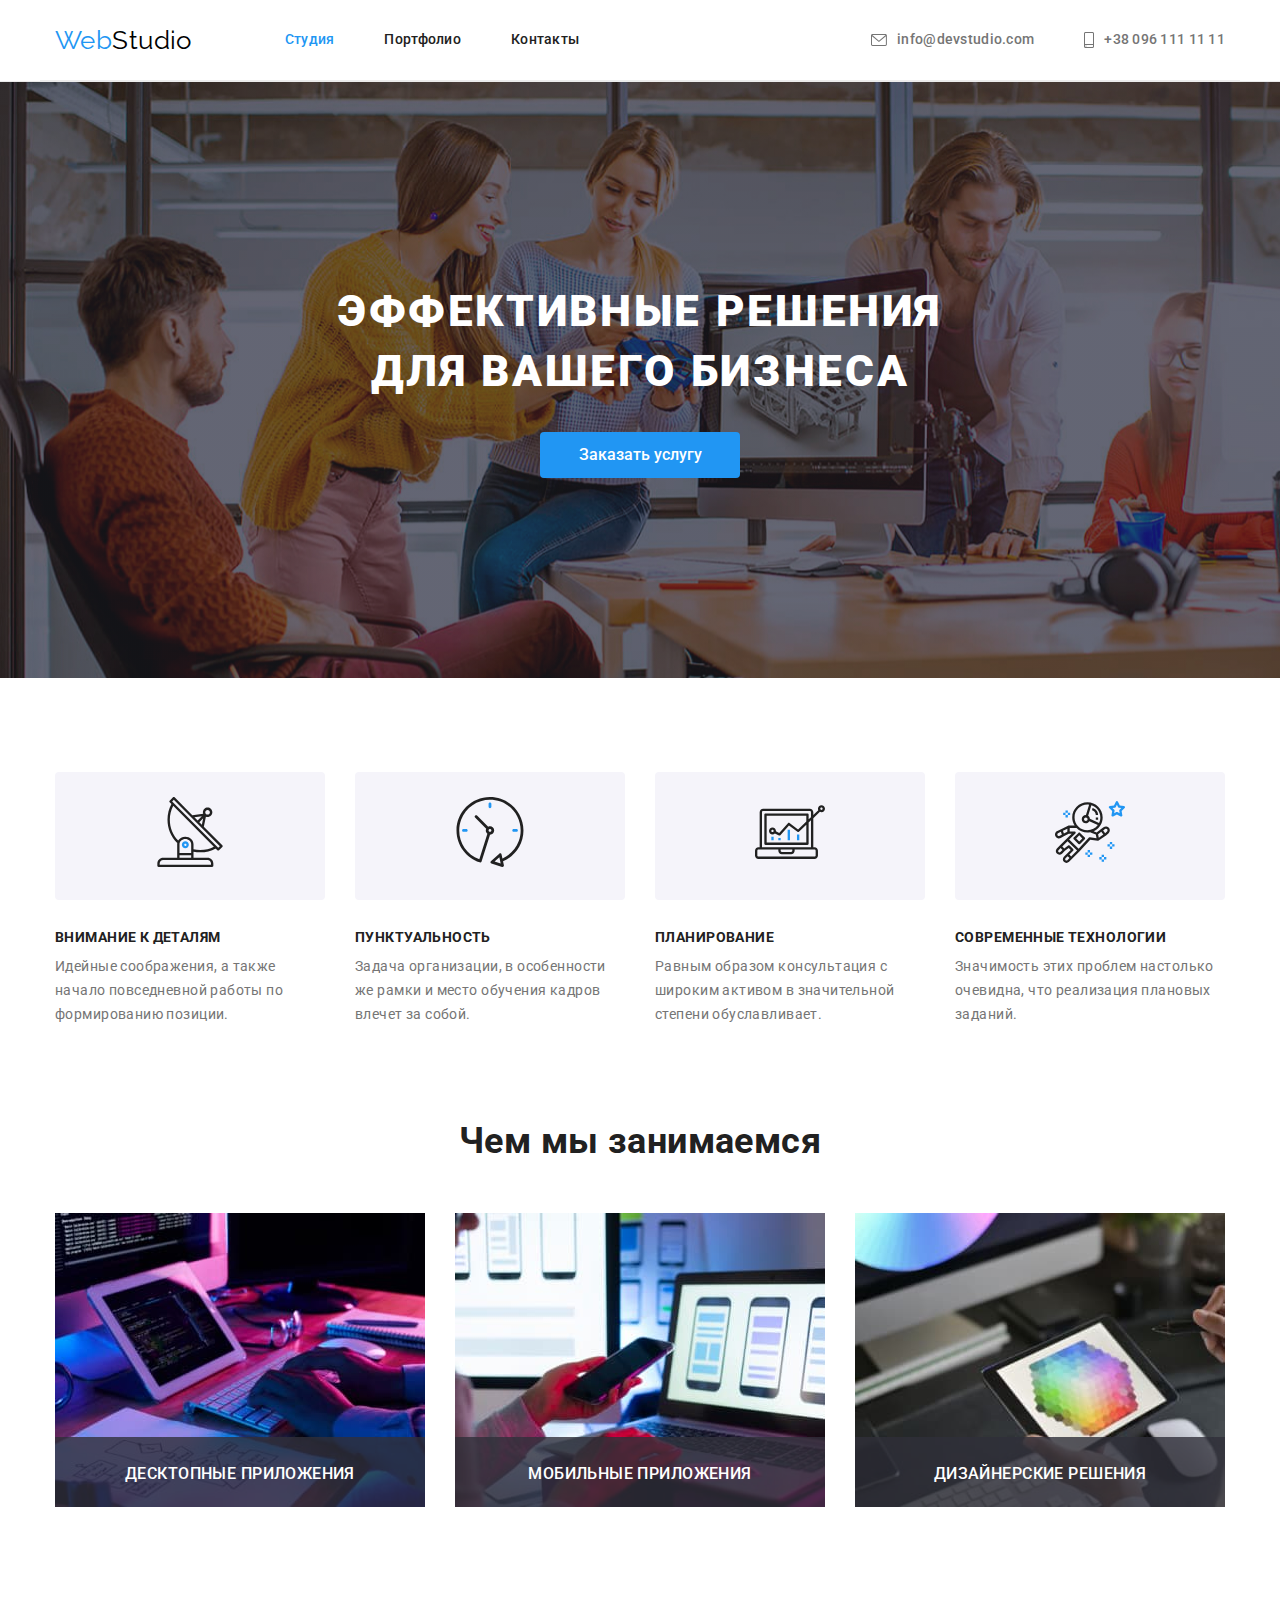
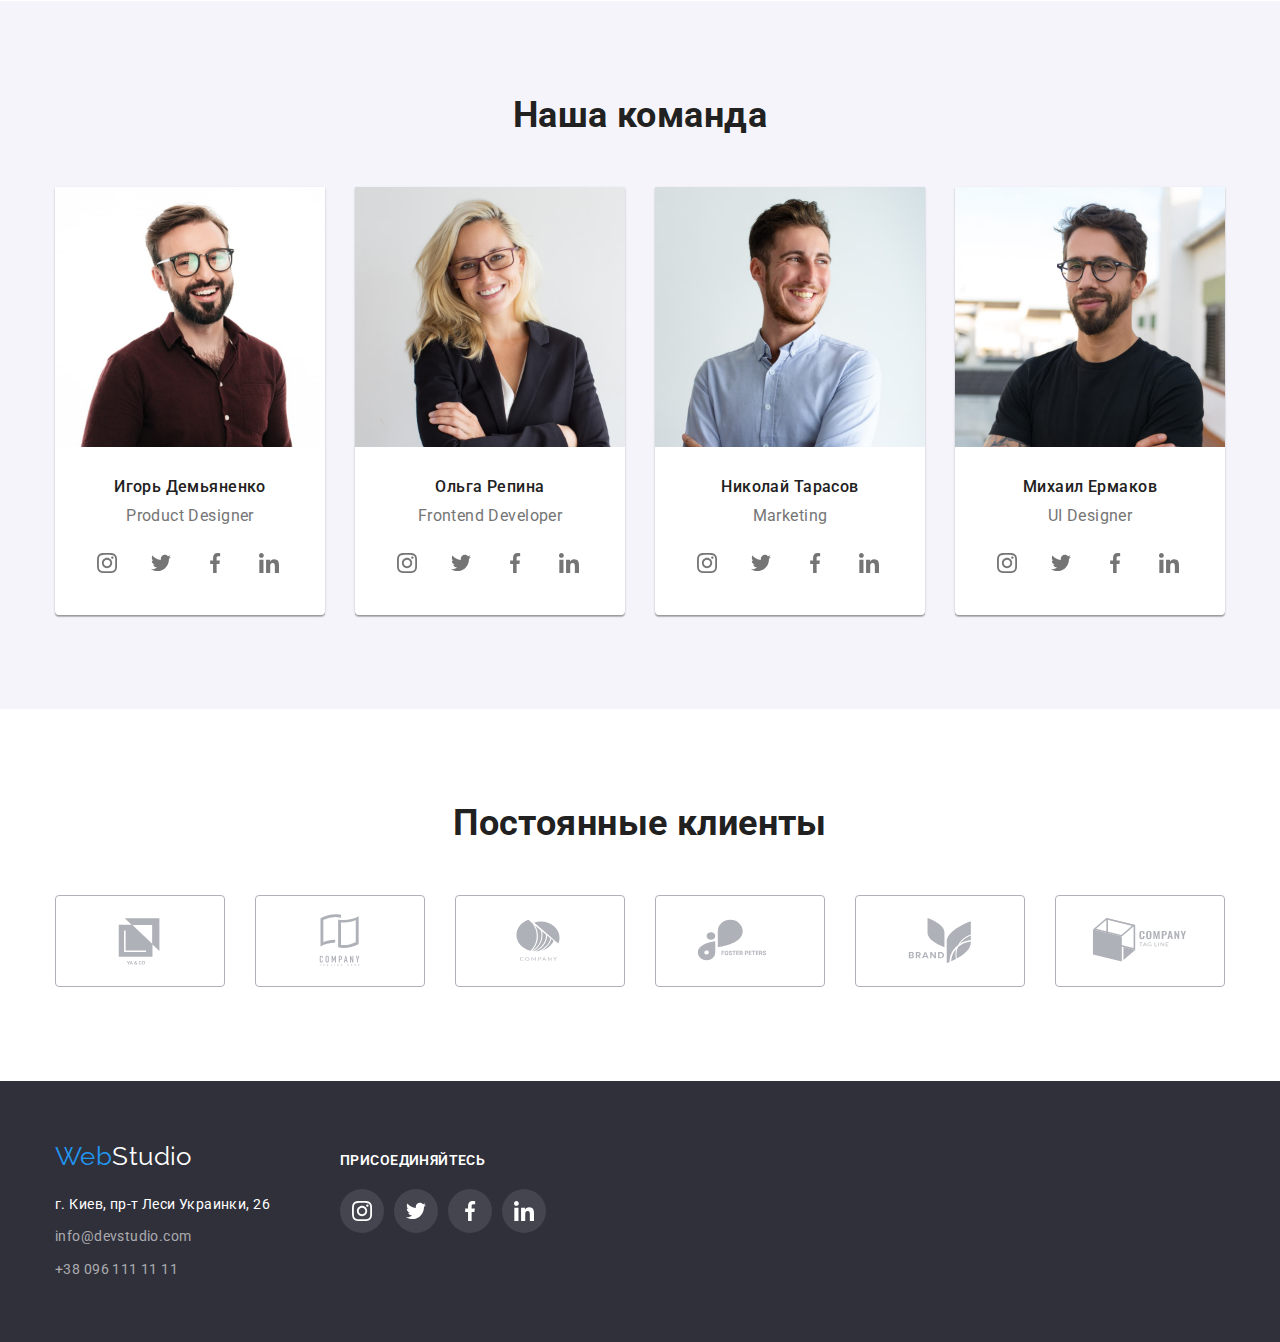
==== index.html @ 1374a3b6 "modal began" ====
<!DOCTYPE html>
<html lang="ru">
  <head>
    <meta charset="UTF-8" />
    <meta http-equiv="X-UA-Compatible" content="IE=edge" />
    <meta name="viewport" content="width=device-width, initial-scale=1.0" />
    <title>Студия</title>
    <link rel="preconnect" href="https://fonts.googleapis.com" />
    <link rel="preconnect" href="https://fonts.gstatic.com" crossorigin />
    <link
      href="https://fonts.googleapis.com/css2?family=Raleway:wght@700&family=Roboto:wght@400;500;700;900&display=swap"
      rel="stylesheet"
    />
    <link
      rel="stylesheet"
      href="https://cdnjs.cloudflare.com/ajax/libs/modern-normalize/0.6.0/modern-normalize.min.css"
    />
    <link rel="stylesheet" href="./css/styles.css" />
  </head>
  <body>
    <!--Header-->
    <header class="header">
      <div class="header container">
        <nav class="nav-main">
          <a class="logo link" href="./index.html"><span class="logo-accent">Web</span>Studio</a>

          <ul class="nav pages list">
            <li class="item"><a class="link current animated" href="./index.html">Студия</a></li>
            <li class="item"><a class="link animated" href="./portfolio.html">Портфолио</a></li>
            <li class="item"><a class="link animated" href="">Контакты</a></li>
          </ul>
        </nav>

        <ul class="nav contacts list">
          <li class="item contacts-block">
            <a class="link animated" href="mailto:info@devstudio.com">
              <svg class="contacts-block-svg" width="16" height="12">
                <use href="./images/icons.svg#icon-envelope"></use>
              </svg>
              info@devstudio.com
            </a>
          </li>
          <li class="item contacts-block">
            <a class="link animated" href="tel:+380961111111">
              <svg class="contacts-block-svg" width="10" height="16">
                <use href="./images/icons.svg#icon-smartphone"></use>
              </svg>
              +38 096 111 11 11</a
            >
          </li>
        </ul>
      </div>
    </header>
    <main>
      <!--Hero-->
      <section class="hero-section">
        <div class="container">
          <h1 class="hero-title">
            Эффективные решения<br />
            для вашего бизнеса
          </h1>
          <button data-modal-open class="button" type="button">Заказать услугу</button>
        </div>
      </section>

      <!--Преимущества-->
      <section class="section features">
        <div class="container">
          <h2 class="section-title visually-hidden">Преимущества</h2>
          <ul class="list features-list">
            <li class="item">
              <div class="feature-icon">
                <svg class="feature-icon-svg">
                  <use href="./images/icons.svg#icon-antenna"></use>
                </svg>
              </div>

              <h3 class="feature-title">Внимание к деталям</h3>
              <p class="feature-description">
                Идейные соображения, а также начало повседневной работы по формированию позиции.
              </p>
            </li>
            <li class="item">
              <div class="feature-icon">
                <svg class="feature-icon-svg">
                  <use href="./images/icons.svg#icon-clock"></use>
                </svg>
              </div>

              <h3 class="feature-title">Пунктуальность</h3>
              <p class="feature-description">
                Задача организации, в особенности же рамки и место обучения кадров влечет за собой.
              </p>
            </li>
            <li class="item">
              <div class="feature-icon">
                <svg class="feature-icon-svg">
                  <use href="./images/icons.svg#icon-diagram"></use>
                </svg>
              </div>

              <h3 class="feature-title">Планирование</h3>
              <p class="feature-description">
                Равным образом консультация с широким активом в значительной степени обуславливает.
              </p>
            </li>
            <li class="item">
              <div class="feature-icon">
                <svg class="feature-icon-svg">
                  <use href="./images/icons.svg#icon-astronaut"></use>
                </svg>
              </div>

              <h3 class="feature-title">Современные технологии</h3>
              <p class="feature-description">
                Значимость этих проблем настолько очевидна, что реализация плановых заданий.
              </p>
            </li>
          </ul>
        </div>
      </section>

      <!--Чем мы занимаемся-->
      <section class="section occupation">
        <div class="container">
          <h2 class="section-title">Чем мы занимаемся</h2>
          <ul class="list">
            <li class="item occupation-item">
              <img src="./images/coding.jpg" alt="Пишем код сайта" width="370" />
              <p class="occupation-title">Десктопные приложения</p>
            </li>
            <li class="item occupation-item">
              <img src="./images/marking.jpg" alt="Делаем разметку" width="370" />
              <p class="occupation-title">Мобильные приложения</p>
            </li>
            <li class="item occupation-item">
              <img src="./images/designing.jpg" alt="Создаем дизайны" width="370" />
              <p class="occupation-title">Дизайнерские решения</p>
            </li>
          </ul>
        </div>
      </section>

      <!--Наша команда-->

      <section class="section team">
        <div class="container">
          <h2 class="section-title">Наша команда</h2>
          <ul class="list team-list">
            <li class="item team-member-item">
              <img
                class="team-member-picture"
                src="./images/igor-demianenko.jpg"
                alt="Игорь Демьяненко"
                width="270"
              />
              <div class="team-member-text">
                <h3 class="team-member-title">Игорь Демьяненко</h3>
                <p class="team-member-description">Product Designer</p>
                <ul class="list socials-list">
                  <li class="item socials-item">
                    <a class="link socials-link animated" href="">
                      <svg class="team-member-socials-svg animated">
                        <use href="./images/icons.svg#icon-instagram"></use>
                      </svg>
                    </a>
                  </li>
                  <li class="item socials-item">
                    <a class="link socials-link animated" href="">
                      <svg class="team-member-socials-svg animated">
                        <use href="./images/icons.svg#icon-twitter"></use>
                      </svg>
                    </a>
                  </li>
                  <li class="item socials-item">
                    <a class="link socials-link animated" href="">
                      <svg class="team-member-socials-svg animated">
                        <use href="./images/icons.svg#icon-facebook"></use>
                      </svg>
                    </a>
                  </li>
                  <li class="item socials-item">
                    <a class="link socials-link animated" href="">
                      <svg class="team-member-socials-svg animated">
                        <use href="./images/icons.svg#icon-linkedin"></use>
                      </svg>
                    </a>
                  </li>
                </ul>
              </div>
            </li>
            <li class="item team-member-item">
              <img
                class="team-member-picture"
                src="./images/olga-repina.jpg"
                alt="Ольга Репина"
                width="270"
              />
              <div class="team-member-text">
                <h3 class="team-member-title">Ольга Репина</h3>
                <p class="team-member-description">Frontend Developer</p>
                <ul class="list socials-list">
                  <li class="item socials-item">
                    <a class="link socials-link animated" href="">
                      <svg class="team-member-socials-svg animated">
                        <use href="./images/icons.svg#icon-instagram"></use>
                      </svg>
                    </a>
                  </li>
                  <li class="item socials-item">
                    <a class="link socials-link animated" href="">
                      <svg class="team-member-socials-svg animated">
                        <use href="./images/icons.svg#icon-twitter"></use>
                      </svg>
                    </a>
                  </li>
                  <li class="item socials-item">
                    <a class="link socials-link animated" href="">
                      <svg class="team-member-socials-svg animated">
                        <use href="./images/icons.svg#icon-facebook"></use>
                      </svg>
                    </a>
                  </li>
                  <li class="item socials-item">
                    <a class="link socials-link animated" href="">
                      <svg class="team-member-socials-svg animated">
                        <use href="./images/icons.svg#icon-linkedin"></use>
                      </svg>
                    </a>
                  </li>
                </ul>
              </div>
            </li>
            <li class="item team-member-item">
              <img
                class="team-member-picture"
                src="./images/nikolay-tarasov.jpg"
                alt="Николай Тарасов"
                width="270"
              />
              <div class="team-member-text">
                <h3 class="team-member-title">Николай Тарасов</h3>
                <p class="team-member-description">Marketing</p>
                <ul class="list socials-list">
                  <li class="item socials-item">
                    <a class="link socials-link animated" href="">
                      <svg class="team-member-socials-svg animated">
                        <use href="./images/icons.svg#icon-instagram"></use>
                      </svg>
                    </a>
                  </li>
                  <li class="item socials-item">
                    <a class="link socials-link animated" href="">
                      <svg class="team-member-socials-svg animated">
                        <use href="./images/icons.svg#icon-twitter"></use>
                      </svg>
                    </a>
                  </li>
                  <li class="item socials-item">
                    <a class="link socials-link animated" href="">
                      <svg class="team-member-socials-svg animated">
                        <use href="./images/icons.svg#icon-facebook"></use>
                      </svg>
                    </a>
                  </li>
                  <li class="item socials-item">
                    <a class="link socials-link animated" href="">
                      <svg class="team-member-socials-svg animated">
                        <use href="./images/icons.svg#icon-linkedin"></use>
                      </svg>
                    </a>
                  </li>
                </ul>
              </div>
            </li>
            <li class="item team-member-item">
              <img
                class="team-member-picture"
                src="./images/mikhail-ermakov.jpg"
                alt="Михаил Ермаков"
                width="270"
              />
              <div class="team-member-text">
                <h3 class="team-member-title">Михаил Ермаков</h3>
                <p class="team-member-description">UI Designer</p>
                <ul class="list socials-list">
                  <li class="item socials-item">
                    <a class="link socials-link animated" href="">
                      <svg class="team-member-socials-svg animated">
                        <use href="./images/icons.svg#icon-instagram"></use>
                      </svg>
                    </a>
                  </li>
                  <li class="item socials-item">
                    <a class="link socials-link animated" href="">
                      <svg class="team-member-socials-svg animated">
                        <use href="./images/icons.svg#icon-twitter"></use>
                      </svg>
                    </a>
                  </li>
                  <li class="item socials-item">
                    <a class="link socials-link animated" href="">
                      <svg class="team-member-socials-svg animated">
                        <use href="./images/icons.svg#icon-facebook"></use>
                      </svg>
                    </a>
                  </li>
                  <li class="item socials-item">
                    <a class="link socials-link animated" href="">
                      <svg class="team-member-socials-svg animated">
                        <use href="./images/icons.svg#icon-linkedin"></use>
                      </svg>
                    </a>
                  </li>
                </ul>
              </div>
            </li>
          </ul>
        </div>
      </section>

      <!-- Постоянные клиенты -->

      <section class="section customers">
        <div class="container">
          <h2 class="section-title">Постоянные клиенты</h2>
          <ul class="list customers-list">
            <li class="item customers-item animated">
              <svg class="customers-logo-svg animated">
                <use href="./images/icons.svg#icon-Logo-1"></use>
              </svg>
            </li>
            <li class="item customers-item animated">
              <svg class="customers-logo-svg animated">
                <use href="./images/icons.svg#icon-Logo-2"></use>
              </svg>
            </li>
            <li class="item customers-item animated">
              <svg class="customers-logo-svg animated">
                <use href="./images/icons.svg#icon-Logo-3"></use>
              </svg>
            </li>
            <li class="item customers-item animated">
              <svg class="customers-logo-svg animated">
                <use href="./images/icons.svg#icon-Logo-4"></use>
              </svg>
            </li>
            <li class="item customers-item animated">
              <svg class="customers-logo-svg animated">
                <use href="./images/icons.svg#icon-Logo-5"></use>
              </svg>
            </li>
            <li class="item customers-item animated">
              <svg class="customers-logo-svg animated">
                <use href="./images/icons.svg#icon-Logo-6"></use>
              </svg>
            </li>
          </ul>
        </div>
      </section>
    </main>
    <!--Footer-->
    <footer class="footer">
      <div class="container footer-container">
        <div class="footer-adress-wrap">
          <a class="logo link" href="./index.html"><span class="logo-accent">Web</span>Studio </a>
          <address>
            <ul class="list">
              <li class="item">
                <a
                  class="link map animated"
                  href="https://goo.gl/maps/ijGrAgnLtxh1ivYe7"
                  target="_blank"
                  >г. Киев, пр-т Леси Украинки, 26</a
                >
              </li>
              <li class="item">
                <a class="link animated" href="mailto:info@devstudio.com">info@devstudio.com</a>
              </li>
              <li class="item">
                <a class="link animated" href="tel:+380961111111">+38 096 111 11 11</a>
              </li>
            </ul>
          </address>
        </div>
        <div class="footer-social-wrap">
          <p class="footer-join">присоединяйтесь</p>
          <ul class="list socials-list-footer">
            <li class="item socials-item-footer">
              <a class="link socials-link-footer animated" href="">
                <svg class="footer-socials-svg">
                  <use href="./images/icons.svg#icon-instagram"></use>
                </svg>
              </a>
            </li>
            <li class="item socials-item-footer">
              <a class="link socials-link-footer animated" href="">
                <svg class="footer-socials-svg">
                  <use href="./images/icons.svg#icon-twitter"></use>
                </svg>
              </a>
            </li>
            <li class="item socials-item-footer">
              <a class="link socials-link-footer animated" href="">
                <svg class="footer-socials-svg">
                  <use href="./images/icons.svg#icon-facebook"></use>
                </svg>
              </a>
            </li>
            <li class="item socials-item-footer">
              <a class="link socials-link-footer animated" href="">
                <svg class="footer-socials-svg">
                  <use href="./images/icons.svg#icon-linkedin"></use>
                </svg>
              </a>
            </li>
          </ul>
        </div>
      </div>
    </footer>
    <script src="./js/modal.js"></script>

    <!-- Modal -->
    <div data-modal class="backdrop is-hidden">
      <div class="modal">
        <button data-modal-close class="close button" type="button"><img src="./images/close-btn.svg" alt="Close button" width="30" height="30"></button>
        <!-- <svg class="close-btn" width="30" height="30">
          <use href="./images/icons.svg#icon-close-btn"></use>
        </svg> -->
      </div>
    </div>
  </body>
</html>
---- css/styles.css ----
/* Variables */

:root {
  --color-white: #ffffff;
  --color-black: #000000;
  --color-accent: #2196f3;

  --text-color-title: #212121;
  --text-color-main: #757575;
  --text-color-white-transparent: rgba(255, 255, 255, 0.6);

  --bg-color-dark: #2f303a;
  --bg-color-inactive: #f5f4fa;
  --card-border-color: #eee;
  --header-border-color: #ececec;
  --gradient-color: rgba(47, 48, 58, 0.4);
  --customer-logo: #afb1b8;
  --footer-socials-bg: rgba(255, 255, 255, 0.1);
  --occupation-title-bg: rgba(47, 48, 58, 0.8);
  --backdrop-color: rgba(0, 0, 0, 0.2);
}

/* Utilites */

h1,
h2,
h3,
h4,
h5,
p,
ul {
  margin: 0;
  padding: 0;
}

img {
  display: block;
  max-width: 100%;
}

.link {
  text-decoration: none;
}
.list {
  list-style: none;
  fill: var(--text-color-main);
}

/* Globals */

body {
  background-color: var(--color-white);
  color: var(--text-color-main);
  font-family: Roboto, sans-serif;
  font-size: 14px;
  letter-spacing: 0.03em;
  line-height: 1.71;
}

.container {
  width: 1200px;
  /* outline: 2px dotted red; */
  margin: 0 auto;
  padding: 0 15px;
}

.visually-hidden {
  position: fixed;
  transform: scale(0);
}

.animated {
  transition-property: box-shadow, color, fill, background-color, border-color;
  transition-duration: 250ms;
  transition-timing-function: cubic-bezier(0.4, 0, 0.2, 1);
}

/* Buttons */

.button {
  display: inline-block;
  padding: 6px 22px;
  border-radius: 4px;
  border: none;
  color: var(--text-color-title);
  font-family: inherit;
  font-weight: 500;
  font-size: 16px;
  line-height: 1.62;
  background-color: var(--bg-color-inactive);
  cursor: pointer;
}

.button:hover,
.button:focus,
.hero-section .button {
  color: var(--color-white);
  background-color: var(--color-accent);
}

/* Header */
.header {
  border-bottom: 1px solid var(--header-border-color);
}

/* Logo */

.logo {
  color: var(--color-black);
  font-family: Raleway, cursive;
  font-size: 26px;
  line-height: 1.19;
}

.logo-accent {
  color: var(--color-accent);
}

/* Site nav */
.header,
.nav-main,
.nav.pages,
.nav.contacts {
  display: flex;
  align-items: center;
}

.nav.pages {
  margin-left: 93px;
}

.nav.contacts {
  margin-left: auto;
}

.nav > .item + .item {
  margin-left: 50px;
}

.nav .link {
  display: block;
  padding: 32px 0;

  color: var(--text-color-title);
  font-weight: 500;
  line-height: 1.14;
  letter-spacing: 0.02em;
}
.nav.contacts .link {
  color: var(--text-color-main);
}

.nav .link:hover,
.nav .link:focus,
.nav .link.current {
  color: var(--color-accent);
  fill: var(--color-accent);
}

.contacts-block .link {
  display: flex;
  align-items: center;
}

.contacts-block-svg {
  margin-right: 10px;
}

/* Hero */
.hero-section {
  max-width: 1600px;
  margin: 0 auto;
  padding-top: 200px;
  padding-bottom: 200px;
  background-color: var(--bg-color-dark);
  background-image: linear-gradient(var(--gradient-color), var(--gradient-color)),
    url('../images/hero.jpg');
  text-align: center;
}

.hero-title {
  margin-bottom: 30px;
  color: var(--color-white);
  font-weight: 900;
  font-size: 44px;
  line-height: 1.36;
  letter-spacing: 0.06em;
  text-transform: uppercase;
}

.hero-section .button {
  padding: 10px 32px;
  min-width: 200px;
}

/* Sections */

.section {
  padding: 94px 0;
  /* outline: 2px dotted green; */
}

.section-title {
  margin-bottom: 50px;
  color: var(--text-color-title);
  font-weight: 700;
  font-size: 36px;
  line-height: 1.16;
  text-align: center;
}

/* Features */

.section.features {
  padding-bottom: 0;
}

.features-list {
  display: flex;
  flex-wrap: wrap;
}

.feature-icon {
  /* display: block; */
  padding: 25px 100px;
  margin-bottom: 30px;

  background-color: var(--bg-color-inactive);
  border-radius: 4px;
}

.feature-icon-svg {
  width: 70px;
  height: 70px;
}

.features .item:not(:last-child) {
  margin-right: 30px;
}

.feature-title {
  margin-bottom: 10px;
  color: var(--text-color-title);
  font-size: 14px;
  text-transform: uppercase;
  line-height: 1.14;
}
.feature-description {
  width: 270px;
}

/* Occupation */

.occupation .list {
  display: flex;
}

.occupation-item {
  position: relative;
}
.occupation-item:not(:last-child) {
  margin-right: 30px;
}

.occupation-title {
  position: absolute;
  bottom: 0;
  left: 0;

  width: 370px;
  height: 70px;

  color: var(--color-white);
  font-weight: 500;
  font-size: 16px;
  line-height: 1.19;
  text-transform: uppercase;

  padding: 27px 0;
  text-align: center;

  background-color: var(--occupation-title-bg);
}

/* Our team */

.section.team {
  background-color: var(--bg-color-inactive);
}

.team-list {
  display: flex;
}

.team .team-member-item {
  text-align: center;
  background-color: var(--color-white);
  box-shadow: 0px 1px 3px rgba(0, 0, 0, 0.12), 0px 1px 1px rgba(0, 0, 0, 0.14),
    0px 2px 1px rgba(0, 0, 0, 0.2);
  border-radius: 0px 0px 4px 4px;
}

.team .team-member-item:not(:last-child) {
  margin-right: 30px;
}

.team-meber-picture {
  margin-bottom: 30px;
}

.team-member-text {
  padding: 30px;
}

.team-member-title {
  margin-bottom: 10px;
}

.team-member-title {
  color: var(--text-color-title);
  font-weight: 500;
  font-size: 16px;
  line-height: 1.19;
}
.team-member-description {
  margin-bottom: 16px;
  color: var(--text-color-main);
  font-size: 16px;
  line-height: 1.19;
}

.socials-list {
  display: flex;
  flex-wrap: wrap;
}
.socials-item:not(:last-child) {
  margin-right: 10px;
}

.socials-link {
  width: 44px;
  height: 44px;

  display: flex;
  justify-content: center;
  align-items: center;

  border-radius: 50%;
}
.socials-link:hover,
.socials-link:focus {
  background-color: var(--color-accent);
}

.team-member-socials-svg {
  width: 20px;
  height: 20px;

  fill: var(--text-color-main);
}

.socials-link:hover .team-member-socials-svg,
.socials-link:focus .team-member-socials-svg {
  fill: var(--color-white);
}

/* Customers */

.customers-list {
  display: flex;
  flex-wrap: wrap;
}

.customers-item {
  display: flex;
  justify-content: center;
  align-items: center;

  width: 170px;
  height: 92px;

  fill: var(--customer-logo);
  border: 1px solid var(--customer-logo);
  border-radius: 4px;
}

.customers-item:not(:last-child) {
  margin-right: 30px;
}

.customers-item:hover,
.customers-item:focus {
  border-color: var(--color-accent);
  cursor: pointer;
}

.customers-item:hover .customers-logo-svg,
.customers-item:focus .customers-logo-svg {
  fill: var(--color-accent);
}

.customers-logo-svg {
  width: 106px;
  height: 60px;
}

/*Footer*/
.footer {
  background-color: var(--bg-color-dark);
  padding: 60px 0;
}

.footer-container {
  display: flex;
  align-items: baseline;
}

.socials-list-footer {
  display: flex;
}

.footer-social-wrap {
  margin-left: 70px;
}

.socials-item-footer:not(:last-child) {
  margin-right: 10px;
}

.footer-join {
  font-weight: 600;
  text-transform: uppercase;
  color: var(--color-white);
  line-height: 1.14;
}

.socials-link-footer {
  width: 44px;
  height: 44px;

  display: flex;
  justify-content: center;
  align-items: center;

  background-color: var(--footer-socials-bg);
  border-radius: 50%;
}
.socials-link-footer:hover,
.socials-link-footer:focus {
  background-color: var(--color-accent);
}

.footer-socials-svg {
  width: 20px;
  height: 20px;
  fill: var(--color-white);
}

.footer .list {
  margin-top: 20px;
}

.footer-adress-wrap .item:not(:last-child) {
  margin-bottom: 9px;
}

.footer .link {
  color: var(--text-color-white-transparent);
  font-style: normal;
}

.footer .logo {
  color: var(--color-white);
}

.footer .link.map {
  color: var(--color-white);
}

.footer .list .link:hover,
.footer .list .link:focus {
  color: var(--color-accent);
}

/* Portfolio */
/* Filter */
.portfolio .filter {
  display: flex;
  justify-content: center;
  margin-bottom: 50px;
}

.filter .item:not(:last-child) {
  margin-right: 8px;
}

.filter .button:hover,
.filter .button:focus {
  box-shadow: 0px 3px 1px rgba(0, 0, 0, 0.1), 0px 1px 2px rgba(0, 0, 0, 0.08),
    0px 2px 2px rgba(0, 0, 0, 0.12);
}

/* Cards */
.portfolio .cards {
  display: flex;
  flex-wrap: wrap;
}

.cards .item {
  width: calc((100% - 2 * 30px) / 3);
}

.potfolio-link:hover,
.potfolio-link:focus {
  box-shadow: 0px 1px 1px rgba(0, 0, 0, 0.12), 0px 4px 4px rgba(0, 0, 0, 0.06),
    1px 4px 6px rgba(0, 0, 0, 0.16);
}
.cards .item:not(:nth-of-type(3n)) {
  margin-right: 30px;
}
.cards .item:not(:nth-last-child(-n + 3)) {
  margin-bottom: 30px;
}

.cards-text {
  padding: 20px 24px;

  border-right: 1px solid var(--card-border-color);
  border-bottom: 1px solid var(--card-border-color);
  border-left: 1px solid var(--card-border-color);
}
.portfolio-title {
  margin-bottom: 4px;
  color: var(--text-color-title);
  font-weight: 700;
  font-size: 18px;
  line-height: 2;
  letter-spacing: 0.06em;
}

.portfolio-type {
  color: var(--text-color-main);
  font-size: 16px;
  line-height: 1.87;
}

.portfolio .link {
  display: block;
}

/* Modal */
.backdrop {
  position: fixed;
  top: 0;
  right: 0;
  bottom: 0;
  left: 0;

  background-color: var(--backdrop-color);
}

.backdrop.is-hidden{
  opacity: 0;
}


.modal {
  position: absolute;
  top: 50%;
  left: 50%;
  transform: translate(-50%, -50%);

  min-width: 528px;
  min-height: 581px;

  background-color: var(--color-white);
  box-shadow: 0px 1px 3px rgba(0, 0, 0, 0.12), 0px 1px 1px rgba(0, 0, 0, 0.14),
    0px 2px 1px rgba(0, 0, 0, 0.2);
  border-radius: 4px;
}

.close.button {
  position: absolute;
  top: 8px;
  right: 8px;
}
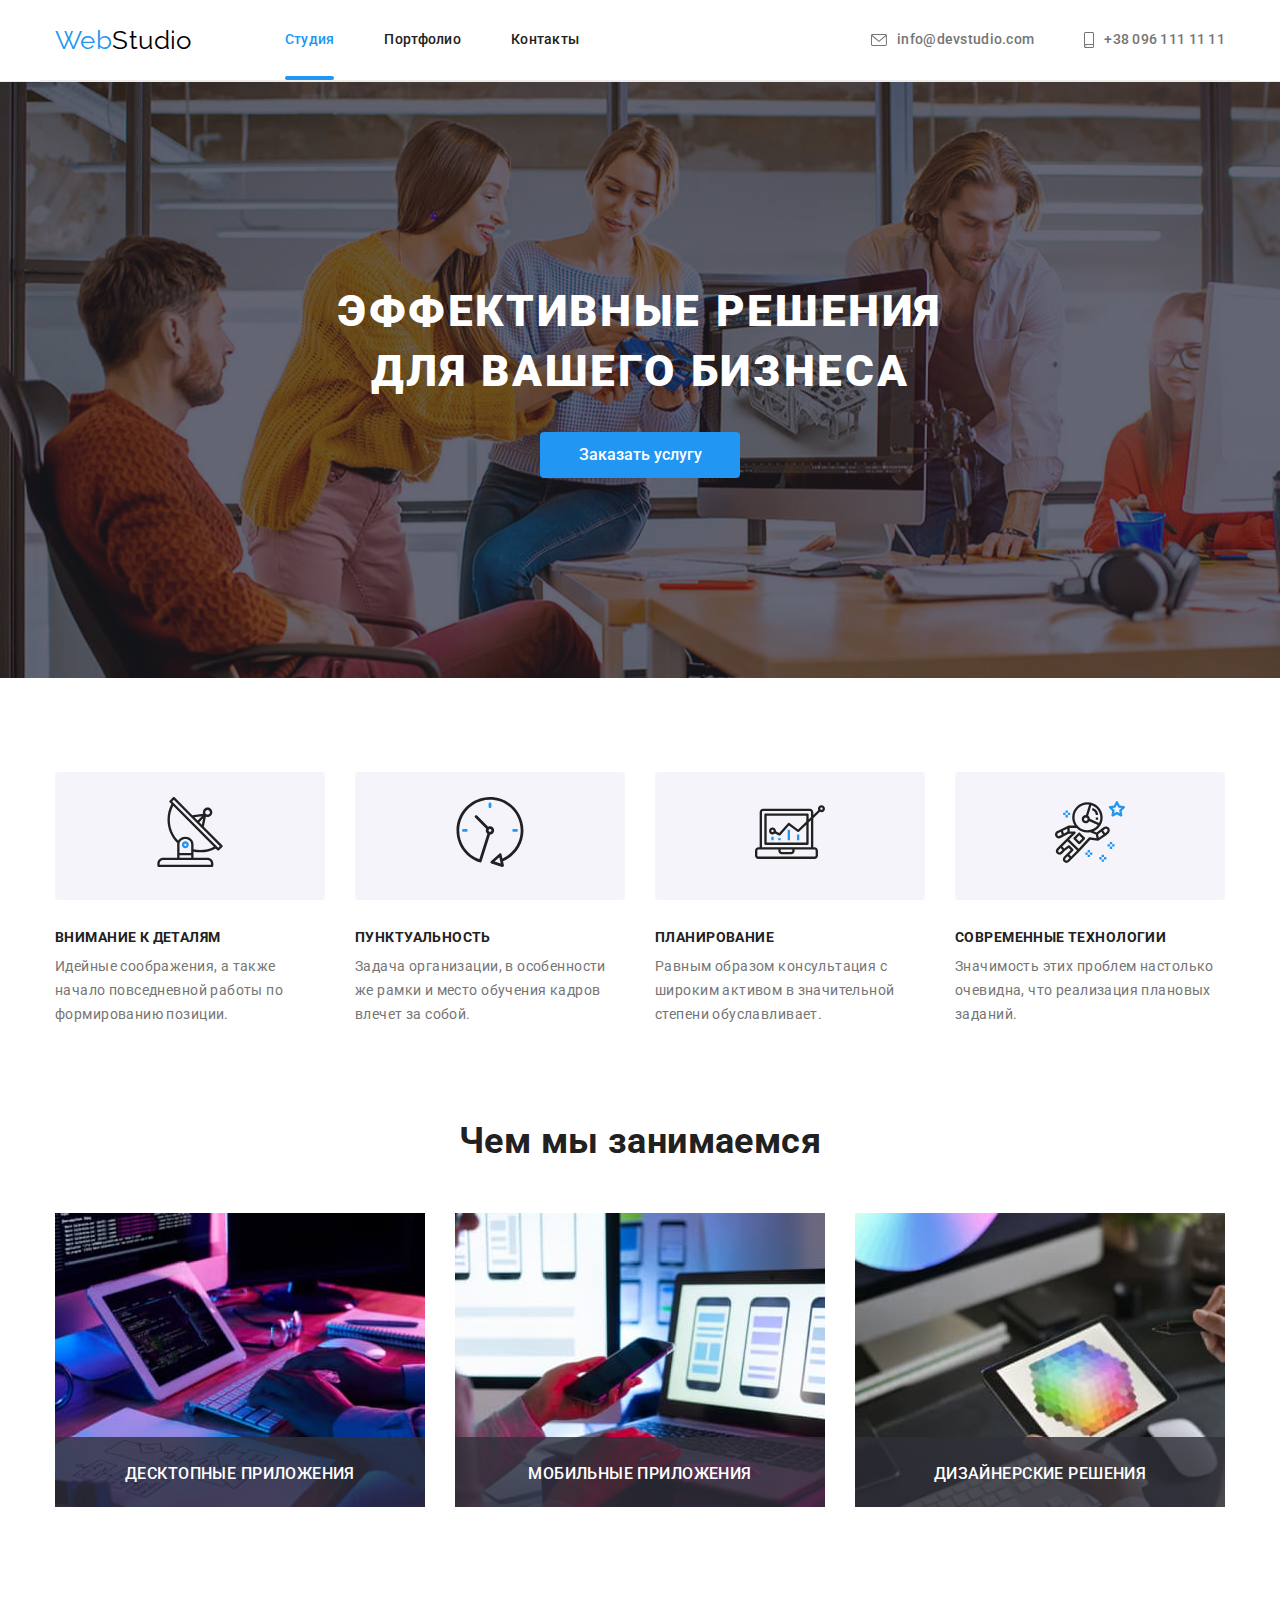
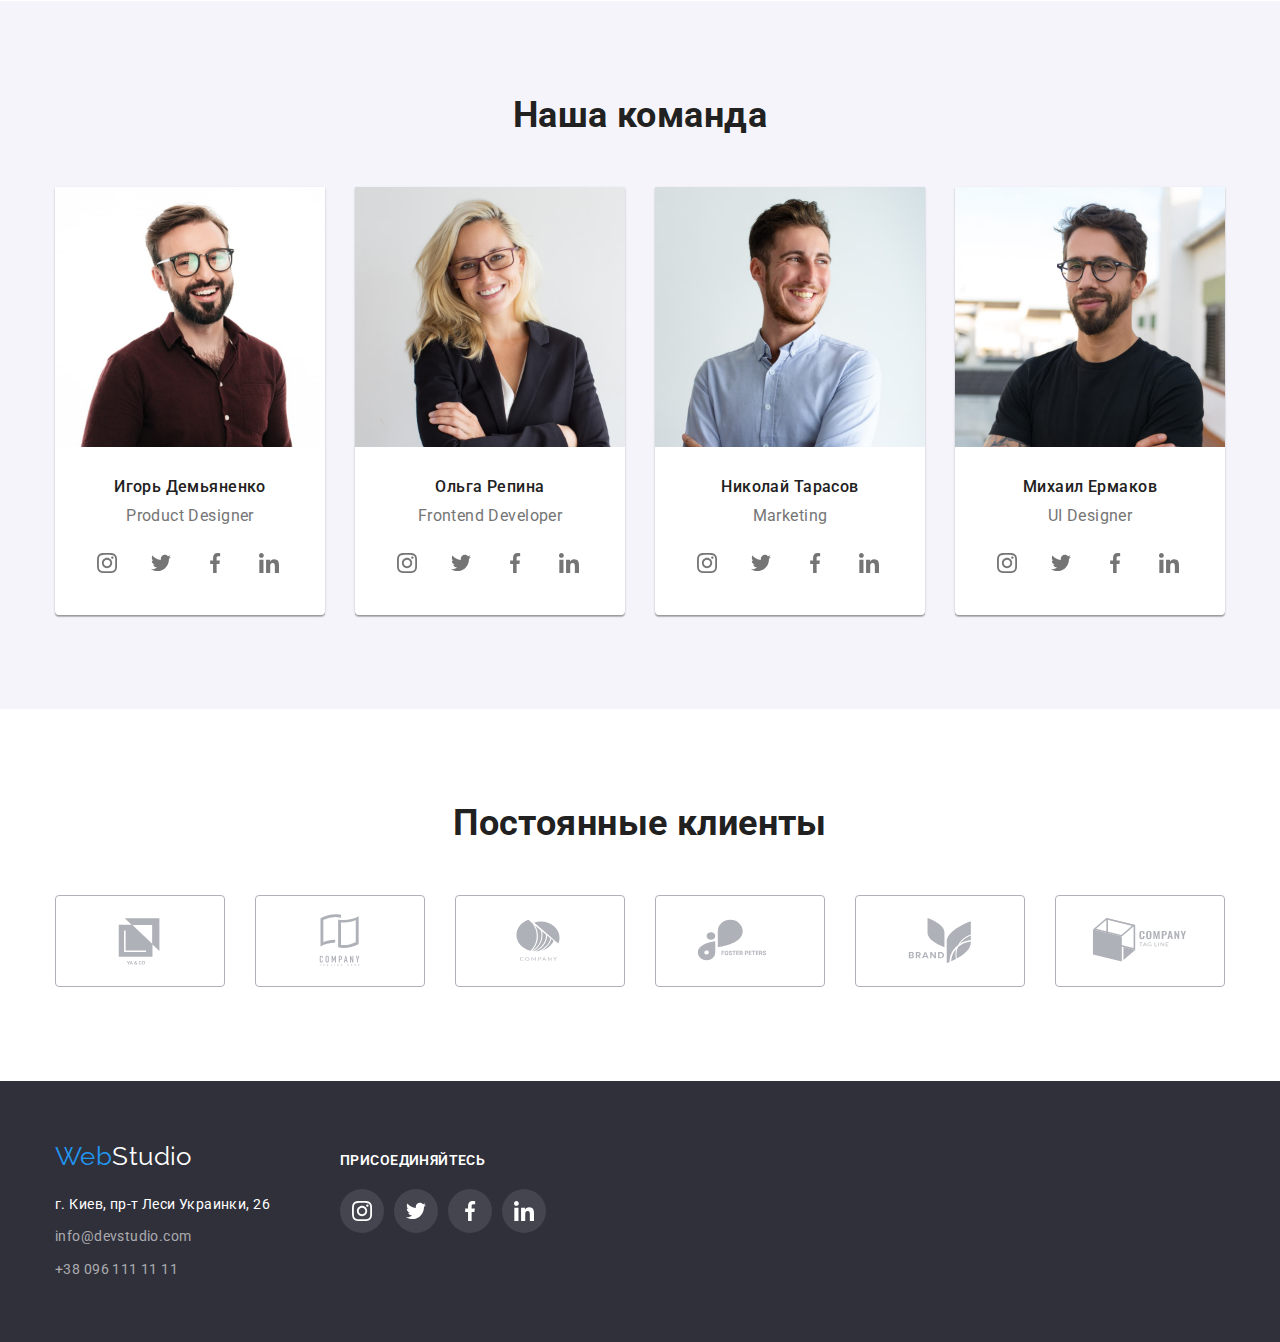
==== commit 38fc1723: "mentor check" ====
--- a/index.html
+++ b/index.html
@@ -59,7 +59,7 @@
             Эффективные решения<br />
             для вашего бизнеса
           </h1>
-          <button data-modal-open class="button" type="button">Заказать услугу</button>
+          <button class="button" type="button" data-modal-open>Заказать услугу</button>
         </div>
       </section>
 
@@ -418,16 +418,18 @@
         </div>
       </div>
     </footer>
-    <script src="./js/modal.js"></script>
 
     <!-- Modal -->
-    <div data-modal class="backdrop is-hidden">
-      <div class="modal">
-        <button data-modal-close class="close button" type="button"><img src="./images/close-btn.svg" alt="Close button" width="30" height="30"></button>
-        <!-- <svg class="close-btn" width="30" height="30">
-          <use href="./images/icons.svg#icon-close-btn"></use>
-        </svg> -->
+    <div class="backdrop animated is-hidden" data-modal>
+      <div class="modal animated">
+        <!-- <div class="close-button" data-modal-close></div> -->
+        <svg class="close-button">
+          <use href="./images/icons.svg#icon-close-btn" data-modal-close></use>
+        </svg>
+        <!-- Собирался сделать кнопку закрытия через псевдоэлемент, но как дать ему тогда атрибут data-modal-close ? -->
       </div>
     </div>
+
+    <script src="./js/modal.js"></script>
   </body>
 </html>
--- a/css/styles.css
+++ b/css/styles.css
@@ -18,6 +18,7 @@
   --footer-socials-bg: rgba(255, 255, 255, 0.1);
   --occupation-title-bg: rgba(47, 48, 58, 0.8);
   --backdrop-color: rgba(0, 0, 0, 0.2);
+  --cards-img-wrap-bg: rgba(33, 150, 243, 0.9);
 }
 
 /* Utilites */
@@ -70,7 +71,7 @@
 }
 
 .animated {
-  transition-property: box-shadow, color, fill, background-color, border-color;
+  transition-property: transform, opacity, box-shadow, color, fill, background-color, border-color;
   transition-duration: 250ms;
   transition-timing-function: cubic-bezier(0.4, 0, 0.2, 1);
 }
@@ -138,6 +139,7 @@
 }
 
 .nav .link {
+  position: relative;
   display: block;
   padding: 32px 0;
 
@@ -146,6 +148,20 @@
   line-height: 1.14;
   letter-spacing: 0.02em;
 }
+
+.nav.pages .link.current::after {
+  content: '';
+  position: absolute;
+  left: 0;
+  bottom: 0;
+  display: block;
+  width: 100%;
+  height: 4px;
+
+  background-color: var(--color-accent);
+  border-radius: 4px;
+}
+
 .nav.contacts .link {
   color: var(--text-color-main);
 }
@@ -510,11 +526,45 @@
   width: calc((100% - 2 * 30px) / 3);
 }
 
+.cards-img-wrap {
+  position: relative;
+  overflow: hidden;
+}
+
+.portfolio-overlay {
+  position: absolute;
+  top: 100%;
+  left: 0;
+
+  display: flex;
+  justify-content: center;
+  align-items: center;
+
+  width: 100%;
+  height: 100%;
+
+  background-color: var(--cards-img-wrap-bg);
+}
+
+.potfolio-link:hover .portfolio-overlay,
+.potfolio-link:focus .portfolio-overlay {
+  transform: translatey(-100%);
+}
+
+.portfolio-description {
+  padding: 24px;
+  color: var(--color-white);
+  font-size: 18px;
+  line-height: 1.55;
+  font-weight: 400;
+}
+
 .potfolio-link:hover,
 .potfolio-link:focus {
   box-shadow: 0px 1px 1px rgba(0, 0, 0, 0.12), 0px 4px 4px rgba(0, 0, 0, 0.06),
     1px 4px 6px rgba(0, 0, 0, 0.16);
 }
+
 .cards .item:not(:nth-of-type(3n)) {
   margin-right: 30px;
 }
@@ -557,18 +607,20 @@
   left: 0;
 
   background-color: var(--backdrop-color);
-}
-
-.backdrop.is-hidden{
+
+  opacity: 1;
+}
+
+.is-hidden {
   opacity: 0;
-}
-
+  pointer-events: none;
+}
 
 .modal {
   position: absolute;
   top: 50%;
   left: 50%;
-  transform: translate(-50%, -50%);
+  transform: translate(-50%, -50%) scale(1);
 
   min-width: 528px;
   min-height: 581px;
@@ -579,8 +631,18 @@
   border-radius: 4px;
 }
 
-.close.button {
+.backdrop.is-hidden .modal {
+  transform: translate(-50%, -50%) scale(0.9);
+}
+
+.close-button {
   position: absolute;
   top: 8px;
   right: 8px;
-}
+
+  width: 30px;
+  height: 30px;
+
+  border-radius: 50%;
+  cursor: pointer;
+}